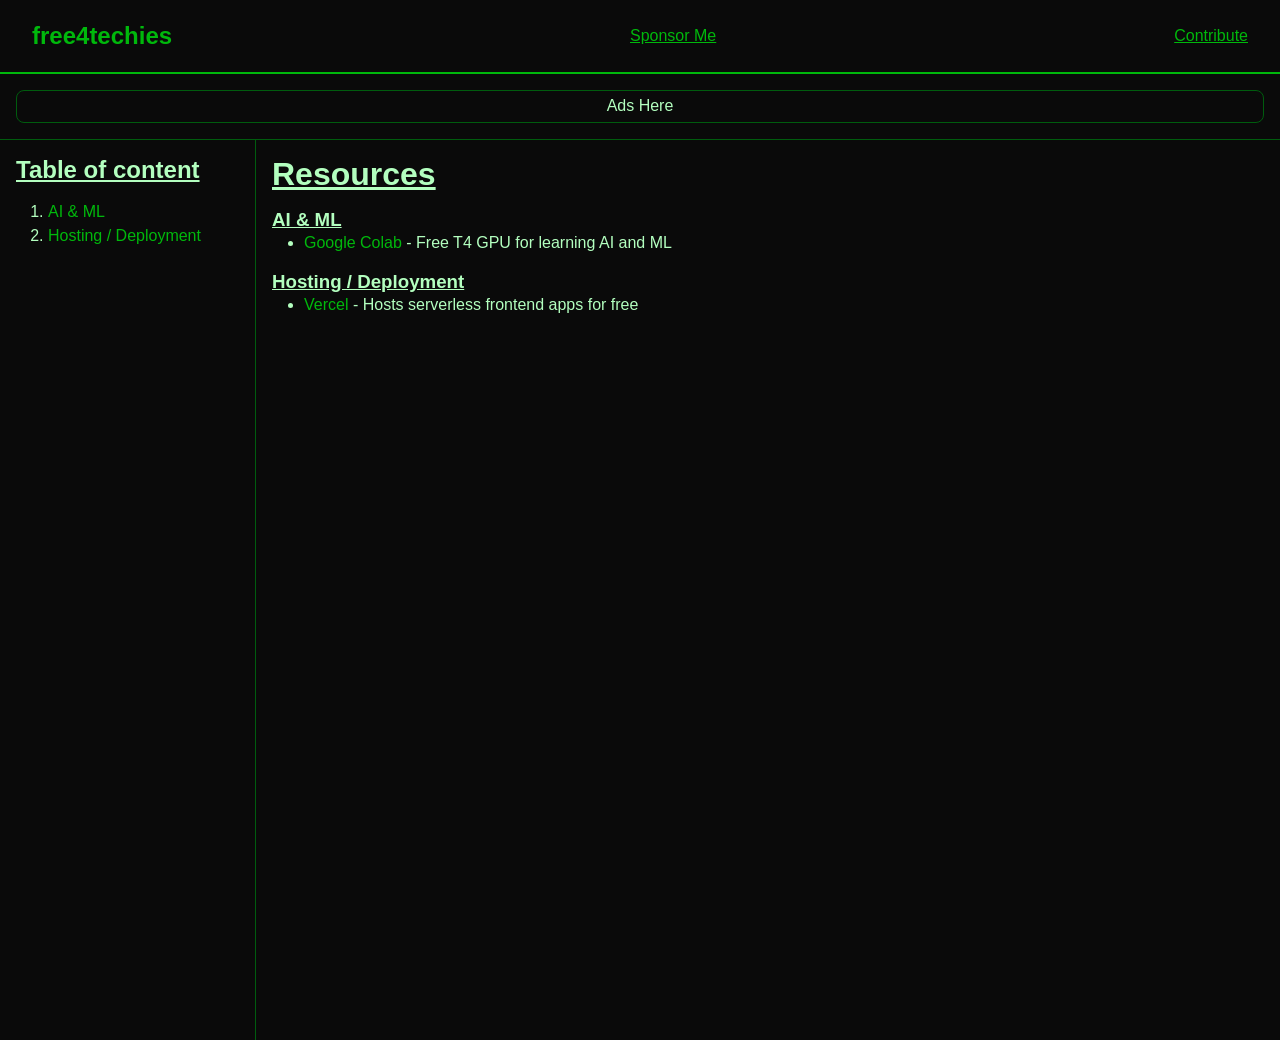
==== index.html @ c1ed29e3 "Created the base full app Added html, styles and javascript for core features." ====
<!DOCTYPE html>
<html lang="en">

<head>
    <meta charset="UTF-8">
    <meta name="viewport" content="width=device-width, initial-scale=1.0">
    <title>free4techies - All free resources in one place</title>
    <meta name="description" content="Catalog for all free coding resources among all fields." />
    <meta name="author" content="Prince Sibanda" />
    <link rel="stylesheet" href="css/main.css">
</head>

<body>
    <header>
        <a href="/" class="logo">free4techies</a>
        <a class="nav-link" href="/sponsor">Sponsor Me</a>
        <a class="nav-link" rel="noopener" target="_blank"
            href="https://github.com/sparkstech-inc/free4techies">Contribute</a>
    </header>
    <div class="ads-card">Ads Here</div>

    <main>
        <div id="table-of-content">
            <h2>Table of content</h2>
            <ol id="table-of-content--main">

            </ol>
        </div>
        <div id="main-content">
            <h1>Resources</h1>
            <div id="resources">

            </div>
        </div>
        
    </main>
    <script src="js/main.js" type="module"></script>
</body>

</html>
---- css/main.css ----
:root {
  --dark-bg: hsl(0, 0%, 4%);
  --primary: hsl(124, 100%, 36%);
  --secondary: hsl(124, 100%, 29%);
  --primary-text: hsl(130, 100%, 85%);
  --secondary-text: hsl(129, 100%, 18%);
}

* {
  padding: 0;
  margin: 0;
  box-sizing: border-box;
  transition: all ease 0.2s;
}

a {
  text-decoration: none;
  line-height: 1.5;
}

a,
button {
  cursor: pointer;
}

body {
  font-family: Arial, Helvetica, sans-serif;
  background: var(--dark-bg);
}

header {
  display: flex;
  justify-content: space-between;
  justify-items: center;
  padding-left: 2rem;
  padding-right: 2rem;
  padding-bottom: 1.5rem;
  padding-top: 1.5rem;
  border-bottom: 0.15em solid var(--primary);
}
header .logo {
  font-size: x-large;
  color: var(--primary);
  font-weight: bold;
  line-height: 1;
}
header .nav-link {
  color: var(--primary);
  text-decoration: underline;
}
header .nav-link:hover {
  color: var(--secondary);
}

.ads-card {
  border: 0.05em solid var(--secondary-text);
  margin: 1rem;
  color: var(--primary-text);
  border-radius: 0.5rem;
  text-align: center;
  padding-bottom: 0.4rem;
  padding-top: 0.4rem;
}

main {
  display: flex;
  width: 100%;
  border-top: 1px solid var(--secondary-text);
  color: var(--primary-text);
}
main h1,
main h2 {
  text-decoration: underline;
}
main #main-content {
  flex: 1;
  width: 100%;
  padding: 1rem;
}
@media (min-width: 1024px) {
  main #main-content {
    width: 80%;
  }
}
main #main-content h3 {
  margin-top: 1rem;
  text-decoration: underline;
}
main #main-content ul {
  padding-left: 2rem;
}
main #main-content ul a {
  color: var(--primary);
}
main #main-content ul a:hover {
  color: var(--secondary);
}
main #table-of-content {
  width: 20%;
  height: 100vh;
  padding: 1em;
  border-right: 1px solid var(--secondary-text);
  position: sticky;
}
@media (max-width: 768px) {
  main #table-of-content {
    display: none;
  }
}
main #table-of-content ol {
  list-style: decimal;
  padding-top: 1rem;
  padding-left: 2rem;
}
main #table-of-content ol a {
  color: var(--primary);
}
main #table-of-content ol a:hover {
  color: var(--secondary-text);
}/*# sourceMappingURL=main.css.map */
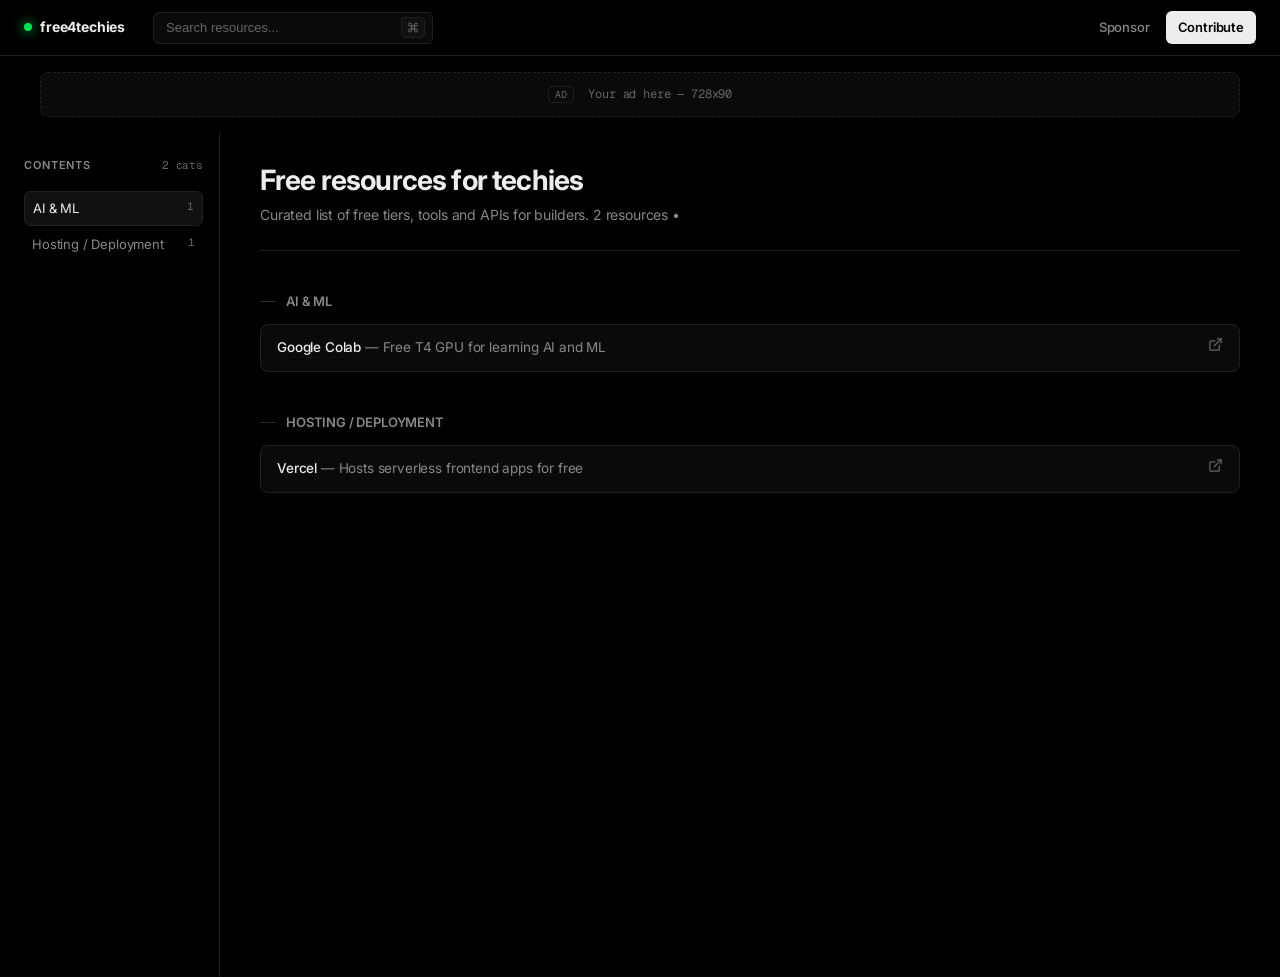
==== commit c585a508: "Made a huge change Added modular code. Restyled the site. Added search features, Added SVG icons. Pa" ====
--- a/index.html
+++ b/index.html
@@ -2,39 +2,55 @@
 <html lang="en">
 
 <head>
-    <meta charset="UTF-8">
-    <meta name="viewport" content="width=device-width, initial-scale=1.0">
-    <title>free4techies - All free resources in one place</title>
-    <meta name="description" content="Catalog for all free coding resources among all fields." />
-    <meta name="author" content="Prince Sibanda" />
-    <link rel="stylesheet" href="css/main.css">
+  <meta charset="UTF-8">
+  <meta name="viewport" content="width=device-width, initial-scale=1.0">
+  <title>free4techies - All free resources in one place</title>
+  <meta name="description" content="Catalog for all free coding resources among all fields." />
+  <link rel="preconnect" href="https://fonts.googleapis.com">
+  <link
+    href="https://fonts.googleapis.com/css2?family=Inter:wght@400;500;600;700&family=Geist+Mono:wght@400;500&display=swap"
+    rel="stylesheet">
+  <link rel="stylesheet" href="css/main.css">
 </head>
 
 <body>
-    <header>
-        <a href="/" class="logo">free4techies</a>
-        <a class="nav-link" href="/sponsor">Sponsor Me</a>
-        <a class="nav-link" rel="noopener" target="_blank"
-            href="https://github.com/sparkstech-inc/free4techies">Contribute</a>
-    </header>
-    <div class="ads-card">Ads Here</div>
+  <header>
+    <div class="header-left">
+      <a href="/" class="logo"><span class="logo-dot"></span> free4techies</a>
+      <div class="search-wrap">
+        <input id="search" placeholder="Search resources..." autocomplete="off" />
+        <span class="search-kbd"><svg xmlns="http://www.w3.org/2000/svg" width="12" height="15" viewBox="0 0 24 24"
+            fill="none" stroke="currentColor" stroke-width="2" stroke-linecap="round" stroke-linejoin="round">
+            <path d="M15 6v12a3 3 0 1 0 3-3H6a3 3 0 1 0 3 3V6a3 3 0 1 0-3 3h12a3 3 0 1 0-3-3" />
+          </svg></span>
+      </div>
+    </div>
+    <div class="header-right">
+      <a class="nav-link" href="/sponsor">Sponsor</a>
+      <a class="nav-link nav-link--primary" rel="noopener" target="_blank"
+        href="https://github.com/sparkstech-inc/free4techies">Contribute</a>
+    </div>
+  </header>
 
-    <main>
-        <div id="table-of-content">
-            <h2>Table of content</h2>
-            <ol id="table-of-content--main">
+  <div class="ads-card"><span>AD</span> Your ad here — 728x90</div>
 
-            </ol>
-        </div>
-        <div id="main-content">
-            <h1>Resources</h1>
-            <div id="resources">
-
-            </div>
-        </div>
-        
-    </main>
-    <script src="js/main.js" type="module"></script>
+  <main>
+    <div id="table-of-content">
+      <div class="toc-head">
+        <h2>Contents</h2>
+        <span id="toc-count"></span>
+      </div>
+      <ol id="table-of-content--main"></ol>
+    </div>
+    <div id="main-content">
+      <div class="hero">
+        <h1>Free resources for techies</h1>
+        <p>Curated list of free tiers, tools and APIs for builders. <span id="total-count"></span></p>
+      </div>
+      <div id="resources"></div>
+    </div>
+  </main>
+  <script src="js/main.js" type="module"></script>
 </body>
 
 </html>
--- a/css/main.css
+++ b/css/main.css
@@ -1,120 +1,374 @@
-:root {
-  --dark-bg: hsl(0, 0%, 4%);
-  --primary: hsl(124, 100%, 36%);
-  --secondary: hsl(124, 100%, 29%);
-  --primary-text: hsl(130, 100%, 85%);
-  --secondary-text: hsl(129, 100%, 18%);
-}
-
 * {
+  margin: 0;
   padding: 0;
-  margin: 0;
   box-sizing: border-box;
-  transition: all ease 0.2s;
+}
+
+html {
+  scroll-behavior: smooth;
+}
+
+body {
+  font-family: "Inter", system-ui, sans-serif;
+  background: #000000;
+  color: #ededed;
+  -webkit-font-smoothing: antialiased;
+  letter-spacing: -0.01em;
+  line-height: 1.6;
 }
 
 a {
   text-decoration: none;
-  line-height: 1.5;
-}
-
-a,
-button {
+  color: inherit;
+}
+
+header {
+  height: 56px;
+  display: flex;
+  justify-content: space-between;
+  align-items: center;
+  padding: 0 24px;
+  border-bottom: 1px solid #1f1f1f;
+  position: sticky;
+  top: 0;
+  z-index: 20;
+  background: rgba(0, 0, 0, 0.8);
+  backdrop-filter: blur(16px);
+}
+header .header-left {
+  display: flex;
+  align-items: center;
+  gap: 28px;
+}
+header .logo {
+  font-weight: 700;
+  font-size: 14px;
+  display: flex;
+  align-items: center;
+  gap: 8px;
+}
+header .logo .logo-dot {
+  width: 8px;
+  height: 8px;
+  background: #00E054;
+  border-radius: 50%;
+  box-shadow: 0 0 12px #00E054;
+}
+header .search-wrap {
+  position: relative;
+  display: flex;
+  align-items: center;
+}
+header .search-wrap input {
+  width: 280px;
+  height: 32px;
+  background: #0a0a0a;
+  border: 1px solid #1f1f1f;
+  border-radius: 6px;
+  padding: 0 32px 0 12px;
+  color: #ededed;
+  font-size: 13px;
+  outline: none;
+}
+header .search-wrap input:focus {
+  border-color: #2a2a2a;
+  background: #111111;
+}
+header .search-wrap input::-moz-placeholder {
+  color: #666;
+}
+header .search-wrap input::placeholder {
+  color: #666;
+}
+header .search-wrap .search-kbd {
+  position: absolute;
+  right: 8px;
+  font-family: "Geist Mono", ui-monospace, monospace;
+  font-size: 10px;
+  color: #666;
+  border: 1px solid #1f1f1f;
+  border-radius: 4px;
+  padding: 2px 5px;
+  background: #111111;
+  display: flex;
+  justify-items: center;
+  justify-content: center;
+}
+@media (max-width: 550px) {
+  header .search-wrap {
+    display: none;
+  }
+}
+header .header-right {
+  display: flex;
+  gap: 16px;
+  align-items: center;
+}
+header .nav-link {
+  font-size: 13px;
+  color: #888;
+  font-weight: 500;
+}
+header .nav-link:hover {
+  color: #ededed;
+}
+header .nav-link--primary {
+  background: #ededed;
+  color: #000;
+  padding: 6px 12px;
+  border-radius: 6px;
+  font-weight: 600;
+}
+header .nav-link--primary:hover {
+  background: #fff;
+}
+@media (max-width: 900px) {
+  header {
+    padding: 0 16px;
+  }
+  header .search-wrap input {
+    width: 160px;
+  }
+}
+
+#table-of-content {
+  width: 220px;
+  min-width: 220px;
+  padding: 24px 16px 24px 24px;
+  position: sticky;
+  top: 56px;
+  height: calc(100vh - 56px);
+  overflow-y: auto;
+  border-right: 1px solid #1f1f1f;
+}
+#table-of-content .toc-head {
+  display: flex;
+  justify-content: space-between;
+  margin-bottom: 16px;
+}
+#table-of-content .toc-head h2 {
+  font-size: 11px;
+  text-transform: uppercase;
+  letter-spacing: 0.08em;
+  color: #888;
+  font-weight: 600;
+}
+#table-of-content .toc-head #toc-count {
+  font-family: "Geist Mono", ui-monospace, monospace;
+  font-size: 11px;
+  color: #666;
+}
+#table-of-content ol {
+  list-style: none;
+}
+#table-of-content li {
+  margin-bottom: 2px;
+}
+#table-of-content a {
+  display: flex;
+  justify-content: space-between;
+  padding: 6px 8px;
+  border-radius: 6px;
+  color: #888;
+  font-size: 13px;
+}
+#table-of-content a:hover {
+  background: #0a0a0a;
+  color: #ededed;
+}
+#table-of-content a.active {
+  background: #111111;
+  color: #ededed;
+  border: 1px solid #1f1f1f;
+}
+#table-of-content a .toc-num {
+  font-family: "Geist Mono", ui-monospace, monospace;
+  font-size: 11px;
+  color: #666;
+}
+@media (max-width: 900px) {
+  #table-of-content {
+    display: none;
+  }
+}
+
+#main-content {
+  flex: 1;
+  padding: 32px 40px;
+  min-width: 0;
+}
+#main-content .hero {
+  margin-bottom: 32px;
+  padding-bottom: 24px;
+  border-bottom: 1px solid #1f1f1f;
+}
+#main-content .hero h1 {
+  font-size: 28px;
+  font-weight: 700;
+  letter-spacing: -0.03em;
+  line-height: 1.1;
+  margin-bottom: 8px;
+}
+#main-content .hero p {
+  font-size: 14px;
+  color: #888;
+}
+#main-content h3 {
+  font-size: 13px;
+  font-weight: 600;
+  text-transform: uppercase;
+  color: #888;
+  margin: 40px 0 12px;
+  display: flex;
+  align-items: center;
+  gap: 10px;
+}
+#main-content h3::before {
+  content: "";
+  width: 16px;
+  height: 1px;
+  background: #2a2a2a;
+}
+#main-content h3 .copy-btn {
+  margin-left: 8px;
+  opacity: 0;
+  transition: 0.15s;
+  border: 1px solid #1f1f1f;
+  background: #111111;
+  border-radius: 5px;
+  padding: 2px 6px;
+  font-size: 11px;
+  font-family: "Geist Mono", ui-monospace, monospace;
+  color: #888;
   cursor: pointer;
 }
-
-body {
-  font-family: Arial, Helvetica, sans-serif;
-  background: var(--dark-bg);
-}
-
-header {
-  display: flex;
-  justify-content: space-between;
-  justify-items: center;
-  padding-left: 2rem;
-  padding-right: 2rem;
-  padding-bottom: 1.5rem;
-  padding-top: 1.5rem;
-  border-bottom: 0.15em solid var(--primary);
-}
-header .logo {
-  font-size: x-large;
-  color: var(--primary);
-  font-weight: bold;
-  line-height: 1;
-}
-header .nav-link {
-  color: var(--primary);
+#main-content h3:hover .copy-btn {
+  opacity: 1;
+}
+#main-content ul {
+  list-style: none;
+  border: 1px solid #1f1f1f;
+  border-radius: 8px;
+  overflow: hidden;
+  background: #0a0a0a;
+}
+#main-content li {
+  display: flex;
+  justify-content: space-between;
+  gap: 12px;
+  padding: 12px 16px;
+  font-size: 13.5px;
+  border-bottom: 1px solid #1f1f1f;
+}
+#main-content li:last-child {
+  border-bottom: none;
+}
+#main-content li:hover {
+  background: #111111;
+}
+#main-content li a {
+  color: #ededed;
+  font-weight: 500;
+}
+#main-content li a:hover {
+  color: #00E054;
   text-decoration: underline;
-}
-header .nav-link:hover {
-  color: var(--secondary);
+  text-underline-offset: 3px;
+}
+#main-content li .desc {
+  color: #888;
+}
+#main-content li .ext {
+  color: #666;
+  font-size: 12px;
+}
+@media (max-width: 900px) {
+  #main-content {
+    padding: 20px 16px;
+  }
+  #main-content .hero h1 {
+    font-size: 22px;
+  }
 }
 
 .ads-card {
-  border: 0.05em solid var(--secondary-text);
-  margin: 1rem;
-  color: var(--primary-text);
-  border-radius: 0.5rem;
+  max-width: 1200px;
+  margin: 16px auto;
+  padding: 12px;
+  border: 1px dashed #1f1f1f;
+  border-radius: 8px;
+  background: #0a0a0a;
   text-align: center;
-  padding-bottom: 0.4rem;
-  padding-top: 0.4rem;
+  color: #666;
+  font-size: 12px;
+  font-family: "Geist Mono", ui-monospace, monospace;
+}
+.ads-card span {
+  border: 1px solid #1f1f1f;
+  padding: 1px 6px;
+  border-radius: 4px;
+  margin-right: 8px;
+  font-size: 10px;
+}
+
+.sponsor-page {
+  max-width: 640px;
+  margin: 60px auto;
+  padding: 0 20px;
+}
+.sponsor-page h1 {
+  font-size: 32px;
+  letter-spacing: -0.04em;
+  margin-bottom: 12px;
+}
+.sponsor-page p {
+  color: #888;
+  font-size: 15px;
+  margin-bottom: 24px;
+  line-height: 1.6;
+}
+.sponsor-page .sponsor-card {
+  background: #0a0a0a;
+  border: 1px solid #1f1f1f;
+  border-radius: 12px;
+  padding: 24px;
+  margin-top: 24px;
+}
+.sponsor-page .sponsor-card h2 {
+  font-size: 14px;
+  margin-bottom: 16px;
+  text-transform: uppercase;
+  letter-spacing: 0.05em;
+  color: #888;
+}
+.sponsor-page .sponsor-card .tier {
+  display: flex;
+  justify-content: space-between;
+  align-items: center;
+  padding: 12px;
+  border: 1px solid #1f1f1f;
+  border-radius: 8px;
+  margin-bottom: 10px;
+}
+.sponsor-page .sponsor-card .tier:hover {
+  border-color: #2a2a2a;
+  background: #111111;
+}
+.sponsor-page .sponsor-card .tier b {
+  font-size: 14px;
+}
+.sponsor-page .sponsor-card .tier a {
+  background: #00E054;
+  color: #000;
+  padding: 6px 14px;
+  border-radius: 6px;
+  font-weight: 600;
+  font-size: 13px;
+}
+.sponsor-page .sponsor-card .tier a:hover {
+  background: #00c94b;
 }
 
 main {
   display: flex;
-  width: 100%;
-  border-top: 1px solid var(--secondary-text);
-  color: var(--primary-text);
-}
-main h1,
-main h2 {
-  text-decoration: underline;
-}
-main #main-content {
-  flex: 1;
-  width: 100%;
-  padding: 1rem;
-}
-@media (min-width: 1024px) {
-  main #main-content {
-    width: 80%;
-  }
-}
-main #main-content h3 {
-  margin-top: 1rem;
-  text-decoration: underline;
-}
-main #main-content ul {
-  padding-left: 2rem;
-}
-main #main-content ul a {
-  color: var(--primary);
-}
-main #main-content ul a:hover {
-  color: var(--secondary);
-}
-main #table-of-content {
-  width: 20%;
-  height: 100vh;
-  padding: 1em;
-  border-right: 1px solid var(--secondary-text);
-  position: sticky;
-}
-@media (max-width: 768px) {
-  main #table-of-content {
-    display: none;
-  }
-}
-main #table-of-content ol {
-  list-style: decimal;
-  padding-top: 1rem;
-  padding-left: 2rem;
-}
-main #table-of-content ol a {
-  color: var(--primary);
-}
-main #table-of-content ol a:hover {
-  color: var(--secondary-text);
 }/*# sourceMappingURL=main.css.map */
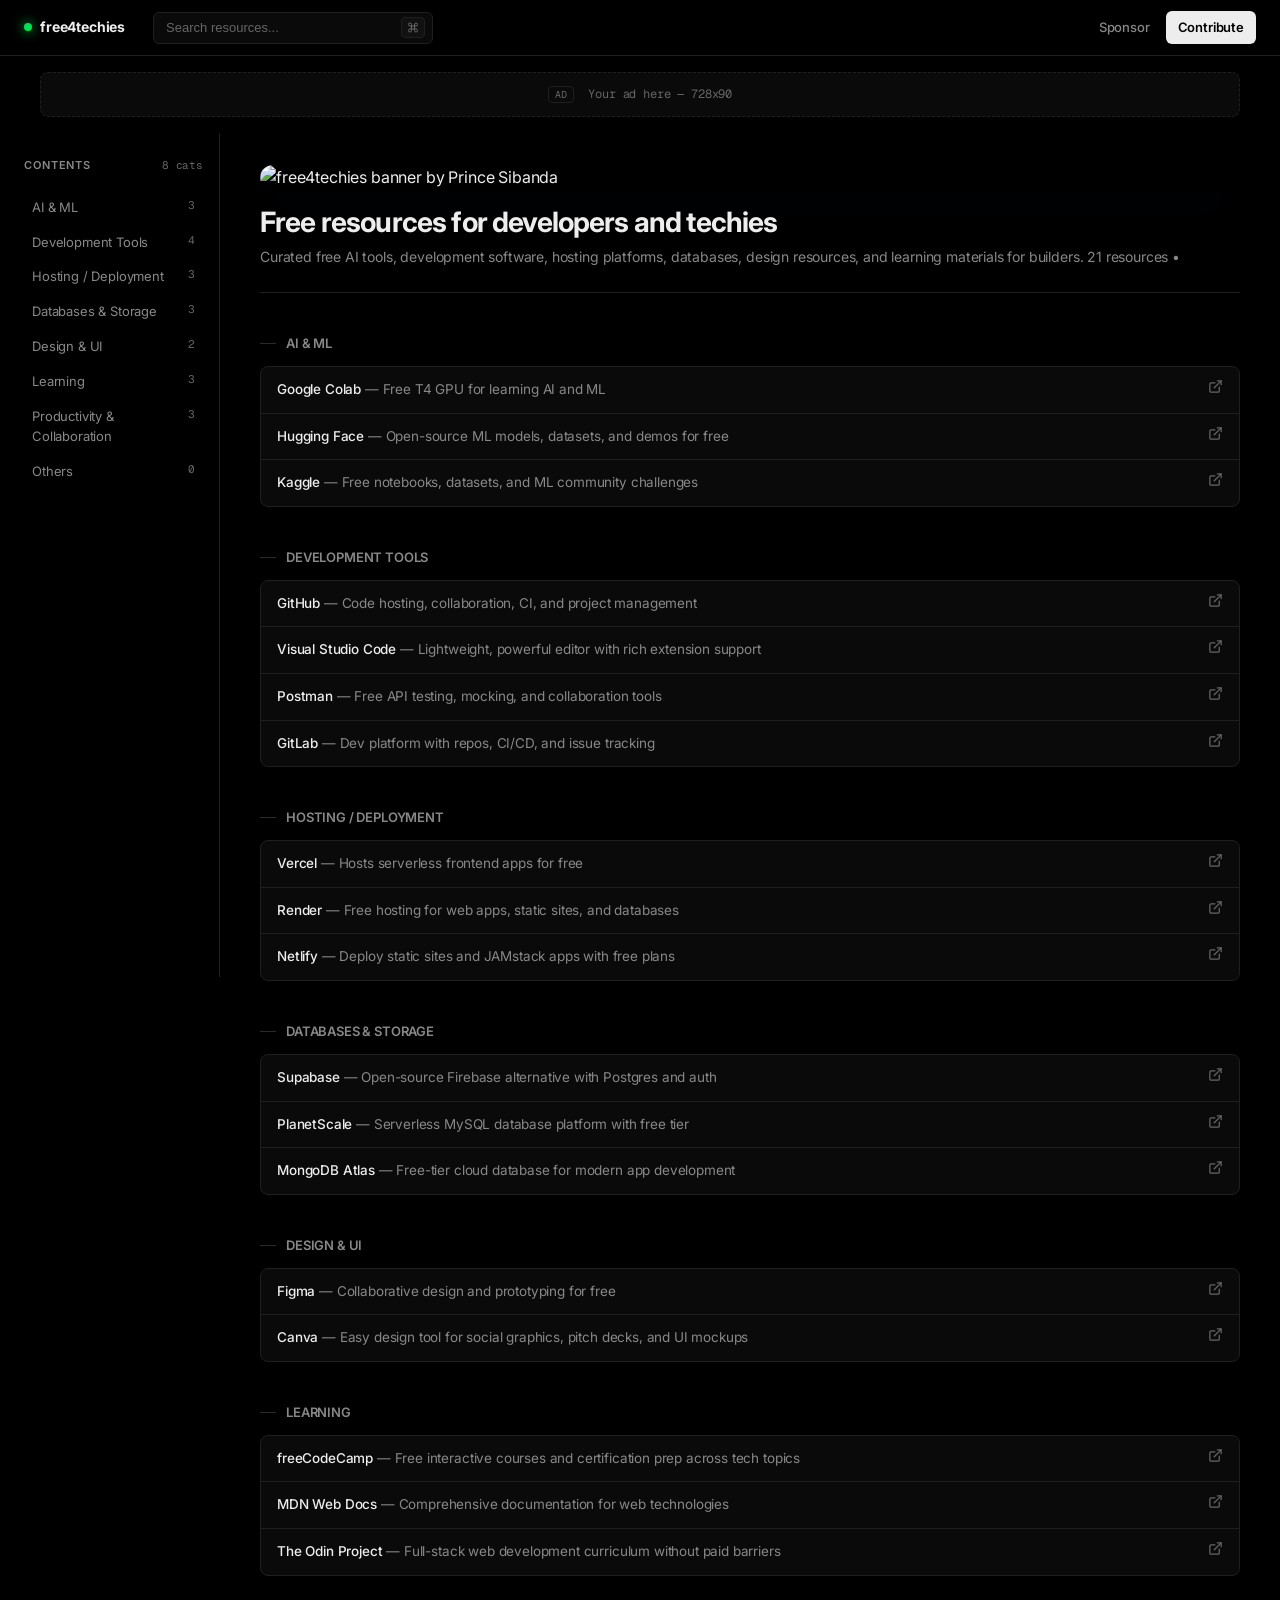
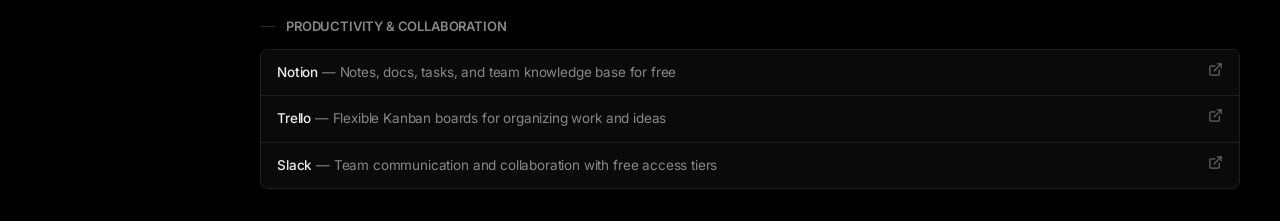
==== commit f489aa0e: "Add cover image and SEO metadata to homepage" ====
--- a/index.html
+++ b/index.html
@@ -4,13 +4,50 @@
 <head>
   <meta charset="UTF-8">
   <meta name="viewport" content="width=device-width, initial-scale=1.0">
-  <title>free4techies - All free resources in one place</title>
-  <meta name="description" content="Catalog for all free coding resources among all fields." />
+  <title>free4techies | Free developer tools, AI tools, hosting, and learning resources by Prince Sibanda</title>
+  <meta name="description" content="Discover free developer tools, AI resources, hosting platforms, databases, design tools, and learning resources curated by Prince Sibanda at free4techies." />
+  <meta name="keywords" content="free developer tools, free coding tools, free AI tools, free hosting, free database, free design tools, free learning resources, developer resources, tech resources, Prince Sibanda, free4techies" />
+  <meta name="robots" content="index, follow" />
+  <meta name="author" content="Prince Sibanda" />
+  <meta name="theme-color" content="#0f172a" />
+  <link rel="canonical" href="https://free4techies.vercel.app/" />
   <link rel="preconnect" href="https://fonts.googleapis.com">
-  <link
-    href="https://fonts.googleapis.com/css2?family=Inter:wght@400;500;600;700&family=Geist+Mono:wght@400;500&display=swap"
-    rel="stylesheet">
+  <link href="https://fonts.googleapis.com/css2?family=Inter:wght@400;500;600;700&family=Geist+Mono:wght@400;500&display=swap" rel="stylesheet">
   <link rel="stylesheet" href="css/main.css">
+
+  <meta property="og:type" content="website" />
+  <meta property="og:site_name" content="free4techies" />
+  <meta property="og:title" content="free4techies | Free developer tools, AI tools, hosting, and learning resources" />
+  <meta property="og:description" content="Discover free developer tools, AI resources, hosting platforms, databases, design tools, and learning resources curated by Prince Sibanda." />
+  <meta property="og:url" content="https://free4techies.vercel.app/" />
+  <meta property="og:image" content="https://files.catbox.moe/ev289p.png" />
+  <meta property="og:image:alt" content="free4techies banner by Prince Sibanda" />
+
+  <meta name="twitter:card" content="summary_large_image" />
+  <meta name="twitter:site" content="@PrinceSibs" />
+  <meta name="twitter:title" content="free4techies | Free developer tools, AI tools, hosting, and learning resources" />
+  <meta name="twitter:description" content="Discover free developer tools, AI resources, hosting platforms, databases, design tools, and learning resources curated by Prince Sibanda." />
+  <meta name="twitter:image" content="https://files.catbox.moe/ev289p.png" />
+
+  <script type="application/ld+json">
+    {
+      "@context": "https://schema.org",
+      "@type": "WebSite",
+      "name": "free4techies",
+      "alternateName": "Free4Techies",
+      "url": "https://free4techies.vercel.app/",
+      "description": "A curated directory of free developer tools, AI resources, hosting platforms, databases, learning materials, and design tools for creators and developers.",
+      "image": "https://files.catbox.moe/ev289p.png",
+      "author": {
+        "@type": "Person",
+        "name": "Prince Sibanda"
+      },
+      "publisher": {
+        "@type": "Person",
+        "name": "Prince Sibanda"
+      }
+    }
+  </script>
 </head>
 
 <body>
@@ -28,7 +65,7 @@
     <div class="header-right">
       <a class="nav-link" href="/sponsor">Sponsor</a>
       <a class="nav-link nav-link--primary" rel="noopener" target="_blank"
-        href="https://github.com/sparkstech-inc/free4techies">Contribute</a>
+        href="https://github.com/Prince-Sibs/free4techies">Contribute</a>
     </div>
   </header>
 
@@ -44,8 +81,9 @@
     </div>
     <div id="main-content">
       <div class="hero">
-        <h1>Free resources for techies</h1>
-        <p>Curated list of free tiers, tools and APIs for builders. <span id="total-count"></span></p>
+        <img src="https://files.catbox.moe/ev289p.png" alt="free4techies banner by Prince Sibanda" style="max-width: 100%; border-radius: 18px; margin-bottom: 1rem; display: block; box-shadow: 0 20px 45px rgba(15, 23, 42, 0.14);" />
+        <h1>Free resources for developers and techies</h1>
+        <p>Curated free AI tools, development software, hosting platforms, databases, design resources, and learning materials for builders. <span id="total-count"></span></p>
       </div>
       <div id="resources"></div>
     </div>
@@ -53,4 +91,4 @@
   <script src="js/main.js" type="module"></script>
 </body>
 
-</html>+</html>
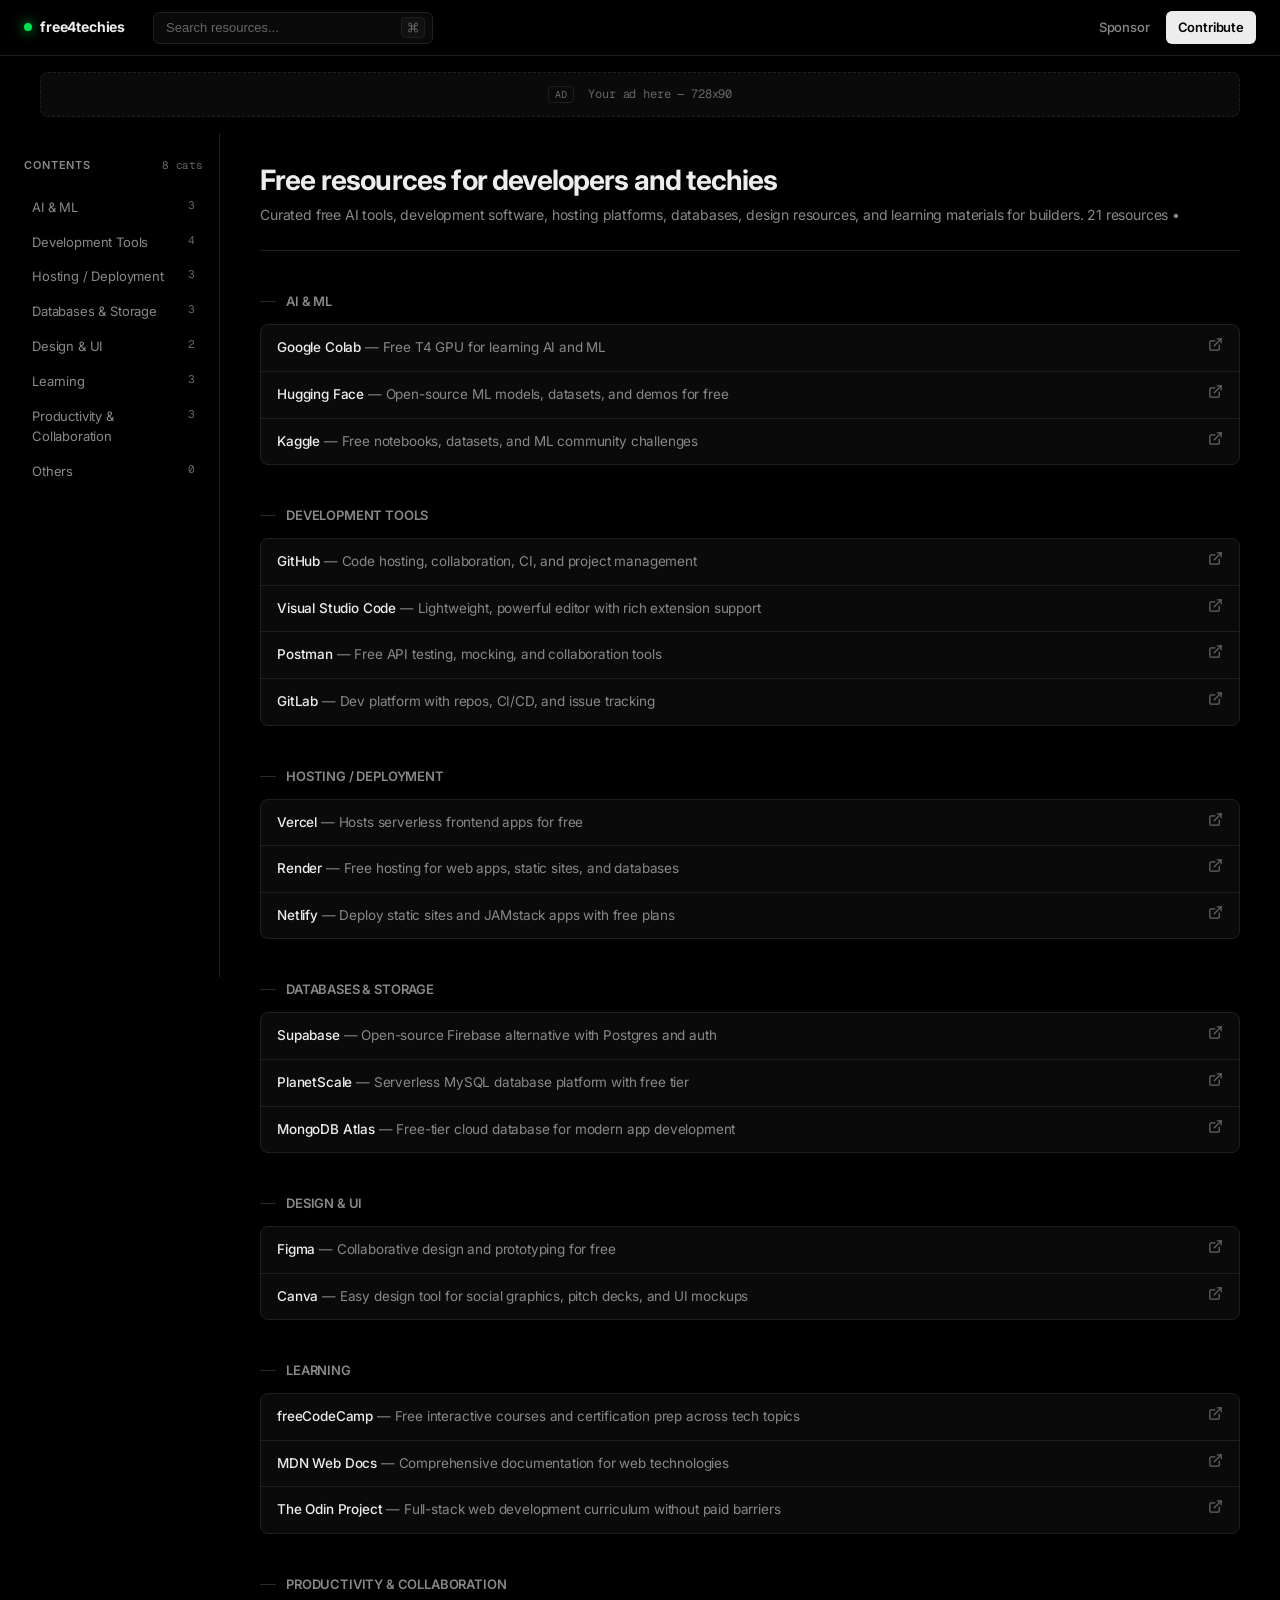
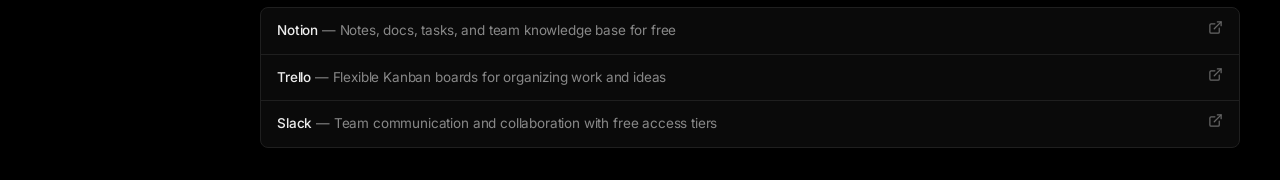
==== commit 958cb4c1: "Remove in-body image and keep only SEO/social share meta image" ====
--- a/index.html
+++ b/index.html
@@ -81,7 +81,6 @@
     </div>
     <div id="main-content">
       <div class="hero">
-        <img src="https://files.catbox.moe/ev289p.png" alt="free4techies banner by Prince Sibanda" style="max-width: 100%; border-radius: 18px; margin-bottom: 1rem; display: block; box-shadow: 0 20px 45px rgba(15, 23, 42, 0.14);" />
         <h1>Free resources for developers and techies</h1>
         <p>Curated free AI tools, development software, hosting platforms, databases, design resources, and learning materials for builders. <span id="total-count"></span></p>
       </div>
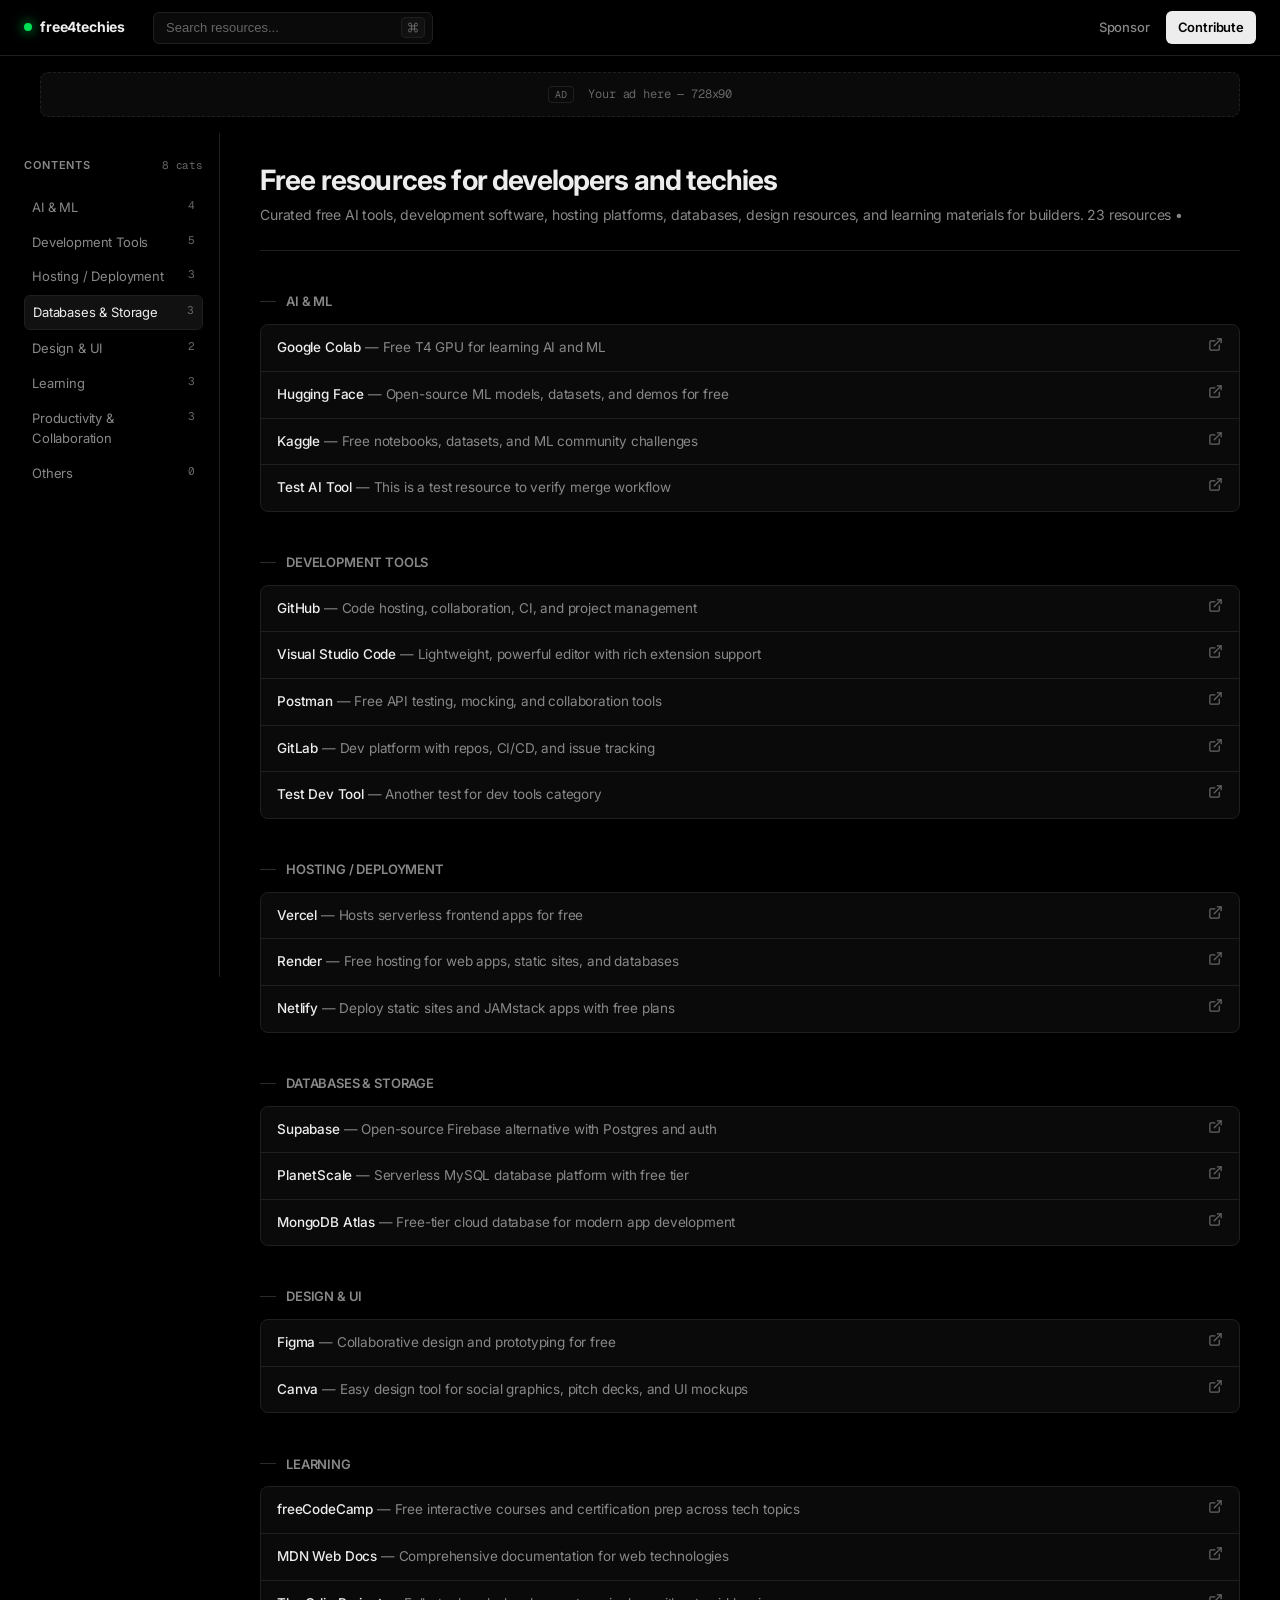
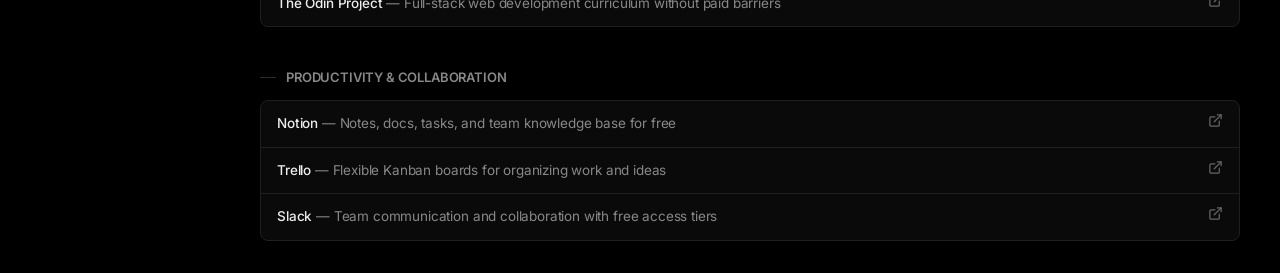
==== commit 1c170635: "Add AdSense script to homepage head" ====
--- a/index.html
+++ b/index.html
@@ -6,13 +6,15 @@
   <meta name="viewport" content="width=device-width, initial-scale=1.0">
   <title>free4techies | Free developer tools, AI tools, hosting, and learning resources by Prince Sibanda</title>
   <meta name="description" content="Discover free developer tools, AI resources, hosting platforms, databases, design tools, and learning resources curated by Prince Sibanda at free4techies." />
-  <meta name="keywords" content="free developer tools, free coding tools, free AI tools, free hosting, free database, free design tools, free learning resources, developer resources, tech resources, Prince Sibanda, free4techies" />
+  <meta name="keywords" content="free developer tools, free coding tools, free AI tools, free hosting, free database, free design tools, free learning resources, developer resources, tech resources" />
   <meta name="robots" content="index, follow" />
   <meta name="author" content="Prince Sibanda" />
   <meta name="theme-color" content="#0f172a" />
   <link rel="canonical" href="https://free4techies.vercel.app/" />
   <link rel="preconnect" href="https://fonts.googleapis.com">
   <link href="https://fonts.googleapis.com/css2?family=Inter:wght@400;500;600;700&family=Geist+Mono:wght@400;500&display=swap" rel="stylesheet">
+  <script async src="https://pagead2.googlesyndication.com/pagead/js/adsbygoogle.js?client=ca-pub-6983412069407666"
+     crossorigin="anonymous"></script>
   <link rel="stylesheet" href="css/main.css">
 
   <meta property="og:type" content="website" />
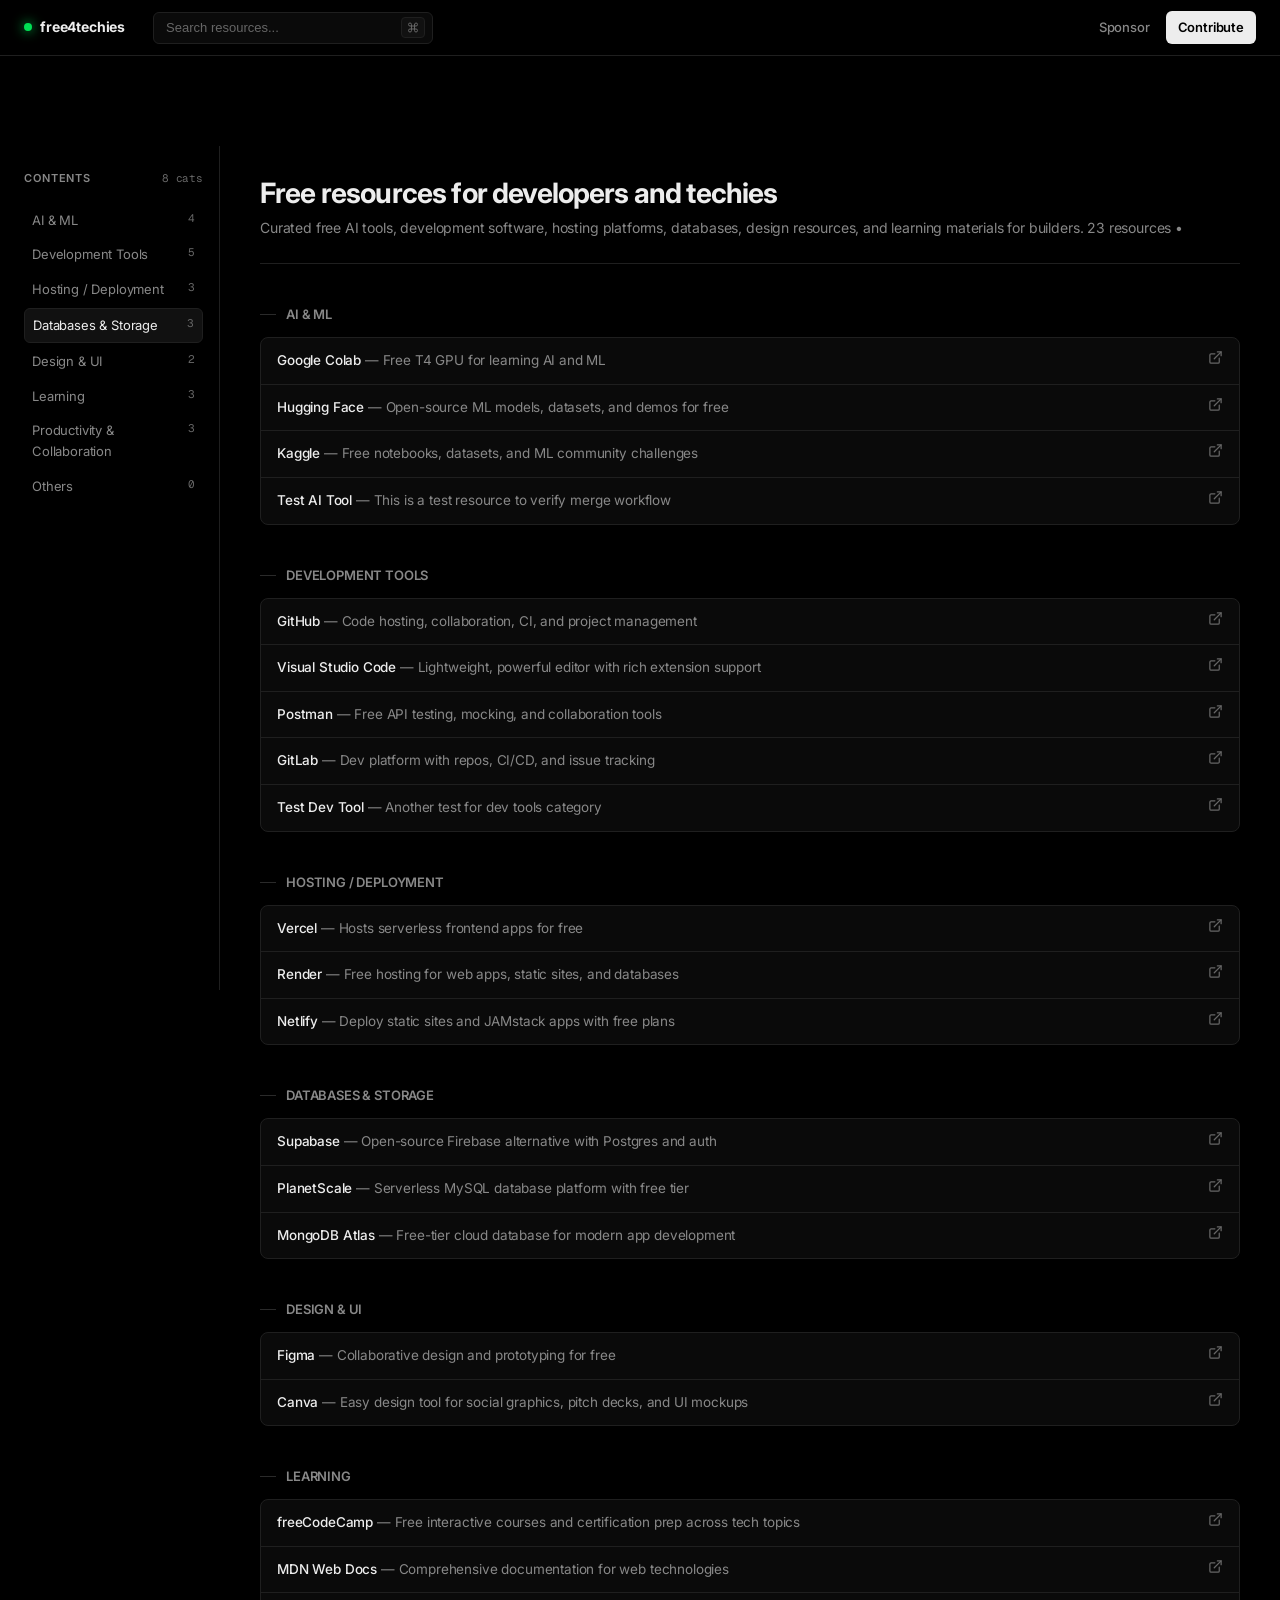
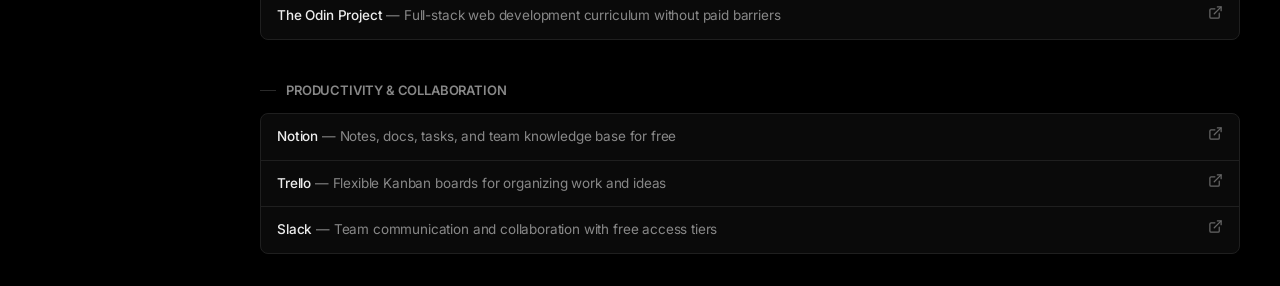
==== commit e6ecf88e: "Replace placeholder ad card with AdSense container and keep layout-safe container only" ====
--- a/index.html
+++ b/index.html
@@ -71,7 +71,17 @@
     </div>
   </header>
 
-  <div class="ads-card"><span>AD</span> Your ad here — 728x90</div>
+  <div class="ads-container">
+    <ins class="adsbygoogle"
+      style="display:block; width:100%; max-width:1200px; margin:0 auto; min-height:90px;"
+      data-ad-client="ca-pub-6983412069407666"
+      data-ad-slot="0000000000"
+      data-ad-format="auto"
+      data-full-width-responsive="true"></ins>
+    <script>
+      (adsbygoogle = window.adsbygoogle || []).push({});
+    </script>
+  </div>
 
   <main>
     <div id="table-of-content">
